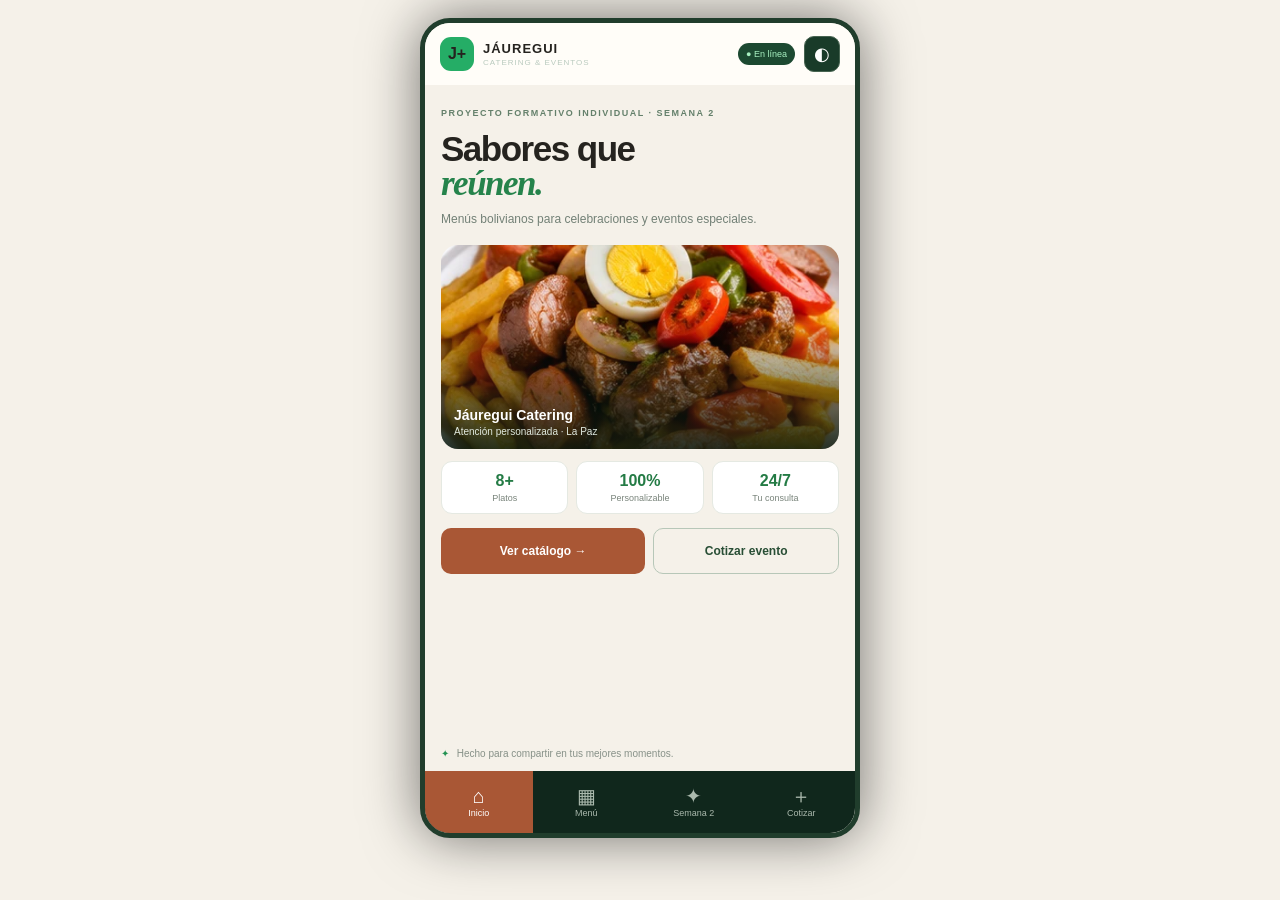
==== Proyecto_formativo_Independiente/fase-ui-pwa/mobile.html @ 29a71e35 "Add files via upload" ====
<!DOCTYPE html>
<html lang="es">
<head>
<meta charset="UTF-8">
<meta name="viewport" content="width=device-width, initial-scale=1, viewport-fit=cover">
<meta name="theme-color" content="#10271c">
<meta name="description" content="Proyecto Formativo Individual Semana 2 - Jáuregui Catering">
<link rel="manifest" href="manifest.json">
<title>Proyecto Formativo Individual — Semana 2 | Móvil</title>
<link rel="stylesheet" href="styles.css">
  <script>
(() => {
  "use strict";
  const isMobileDevice = (() => {
    const ua = navigator.userAgent || "";
    const uaMobile = navigator.userAgentData && typeof navigator.userAgentData.mobile === "boolean"
      ? navigator.userAgentData.mobile
      : /Android|iPhone|iPod|Mobile|IEMobile|Opera Mini/i.test(ua);
    return Boolean(uaMobile || window.matchMedia("(max-width: 767px)").matches);
  })();

  const currentFile = location.pathname.split("/").pop() || "index.html";
  const targetFile = isMobileDevice ? "index-mobile.html" : "index.html";
  const isMobilePage = currentFile === "index-mobile.html";

  if ((isMobileDevice && !isMobilePage) || (!isMobileDevice && isMobilePage)) {
    location.replace(new URL(targetFile + location.search + location.hash, location.href).href);
  }
})();
</script>
</head>
<body>
<div class="phone-app">
  <header class="m-header">
    <div class="m-brand"><span class="m-logo">J+</span><span><b>JÁUREGUI</b><small>CATERING & EVENTOS</small></span></div>
    <div class="m-header-actions"><span id="mNetwork" class="m-network">● En línea</span><button id="mTheme" aria-label="Cambiar tema">◐</button></div>
  </header>
  <main class="m-main">
    <section class="m-screen active" id="screen-home">
      <div class="m-greeting"><small>PROYECTO FORMATIVO INDIVIDUAL · SEMANA 2</small><h1>Sabores que<br><em>reúnen.</em></h1><p>Menús bolivianos para celebraciones y eventos especiales.</p></div>
      <div class="m-hero-food"><img src="[data-uri]" alt="Pique macho boliviano"><div><b>Jáuregui Catering</b><small>Atención personalizada · La Paz</small></div></div>
      <div class="m-stats"><div><b>8+</b><small>Platos</small></div><div><b>100%</b><small>Personalizable</small></div><div><b>24/7</b><small>Tu consulta</small></div></div>
      <div class="m-home-actions"><button data-go="screen-menu" class="m-primary">Ver catálogo <span>→</span></button><button data-go="screen-quote" class="m-outline">Cotizar evento</button></div>
      <div class="m-mini-note"><span>✦</span> Hecho para compartir en tus mejores momentos.</div>
    </section>

    <section class="m-screen" id="screen-menu">
      <div class="m-title"><small>MENÚ JÁUREGUI</small><h2>Nuestros platos</h2></div>
      <input id="mSearch" class="m-input" type="search" placeholder="Buscar plato…">
      <div class="m-filters"><button class="chosen" data-cat="todos">Todos</button><button data-cat="tradicional">Tradicional</button><button data-cat="criollo">Criollo</button></div>
      <div class="m-dishes" id="mDishes">
        <article class="m-dish" data-cat="tradicional" data-name="pique macho"><img src="[data-uri]" alt="Pique macho" loading="lazy"><div><b>Pique macho</b><small>Carne, salchicha, papa y locoto</small><strong>Desde Bs 48</strong></div><button data-add="Pique macho" aria-label="Añadir pique macho">+</button></article>
        <article class="m-dish" data-cat="tradicional" data-name="silpancho"><img src="[data-uri]" alt="Silpancho" loading="lazy"><div><b>Silpancho</b><small>Carne apanada, arroz, papa y huevo</small><strong>Desde Bs 42</strong></div><button data-add="Silpancho">+</button></article>
        <article class="m-dish" data-cat="criollo" data-name="sajta de pollo"><img src="[data-uri]" alt="Sajta de pollo" loading="lazy"><div><b>Sajta de pollo</b><small>Ají amarillo, tunta y papa</small><strong>Desde Bs 38</strong></div><button data-add="Sajta de pollo">+</button></article>
        <article class="m-dish" data-cat="criollo" data-name="fricasé paceño"><img src="[data-uri]" alt="Fricasé paceño" loading="lazy"><div><b>Fricasé paceño</b><small>Caldo de cerdo, mote y chuño</small><strong>Desde Bs 40</strong></div><button data-add="Fricasé paceño">+</button></article>
      </div>
      <div class="m-cartline"><span id="mCartCount">0 platos seleccionados</span><button data-go="screen-quote">Cotizar →</button></div>
    </section>

    <section class="m-screen" id="screen-week2">
      <div class="m-title"><small>LABORATORIO INTERACTIVO</small><h2>Semana 2</h2><p>Prueba cada requisito con un botón.</p></div>
      <div class="m-demo-grid">
        <article><b>01 · Hidratación</b><small id="mHydrationState">Interfaz estática</small><button id="mHydrate">Hidratar interfaz</button></article>
        <article><b>02 · Memory Leak</b><small id="mMemoryState">Recursos detenidos</small><button id="mMemory">Iniciar / limpiar</button></article>
        <article><b>03 · Seguridad XSS</b><input id="mXssInput" placeholder="Escribe texto de prueba"><button id="mXss">Probar salida segura</button><small id="mXssOutput">Salida segura aquí.</small></article>
        <article><b>04 · Fetch + Lazy</b><small id="mFetchState">15 canciones desde JSON</small><button id="mFetch">Cargar catálogo</button></article>
        <article><b>05 · PWA Offline</b><small id="mPwaState">Comprobando Service Worker</small><button id="mPwa">Comprobar PWA</button></article>
        <article><b>06 · Responsividad</b><small>44px táctiles · 100dvh · landscape</small><button id="mViewport">Ver tamaño</button></article>
      </div>
      <div class="m-queue"><b>07 · Lista dinámica</b><div class="m-queue-add"><input id="mSongInput" placeholder="Añadir canción"><button id="mSongAdd">+</button></div><div id="mSongList"><small>Aún no hay canciones seleccionadas.</small></div></div>
    </section>

    <section class="m-screen" id="screen-quote">
      <div class="m-title"><small>PLANIFICA TU EVENTO</small><h2>Solicita tu cotización</h2><p>Cuéntanos lo esencial y preparamos una propuesta.</p></div>
      <div class="m-quote-card"><label>Nombre<input id="mClient" placeholder="Tu nombre"></label><label>Invitados<input id="mGuests" type="number" min="1" value="30"></label><label>Tipo de evento<select id="mEvent"><option>Cumpleaños</option><option>Boda</option><option>Evento familiar</option><option>Evento empresarial</option><option>Otro</option></select></label><label>¿Qué necesitas?<textarea id="mDetails" rows="2" placeholder="Cuéntanos qué menú tienes en mente…"></textarea></label><button id="mSend" class="m-primary">Guardar solicitud</button><small id="mQuoteStatus">La solicitud se guarda en este dispositivo.</small></div>
    </section>
  </main>
  <nav class="m-bottom">
    <button class="active" data-tab="screen-home"><span>⌂</span><small>Inicio</small></button>
    <button data-tab="screen-menu"><span>▦</span><small>Menú</small></button>
    <button data-tab="screen-week2"><span>✦</span><small>Semana 2</small></button>
    <button data-tab="screen-quote"><span>＋</span><small>Cotizar</small></button>
  </nav>
  <div id="mToast" class="m-toast" role="status"></div>
</div>
<script>
(() => {
const $=id=>document.getElementById(id), toast=msg=>{const t=$("mToast");t.textContent=msg;t.classList.add("show");clearTimeout(toast.timer);toast.timer=setTimeout(()=>t.classList.remove("show"),1900)};
let cart=0, category="todos", memoryTimer=null, memoryListener=null, hydrated=false, songs=[];
function showScreen(id){document.querySelectorAll(".m-screen").forEach(s=>s.classList.toggle("active",s.id===id));document.querySelectorAll(".m-bottom button").forEach(b=>b.classList.toggle("active",b.dataset.tab===id));}
document.querySelectorAll("[data-go],[data-tab]").forEach(b=>b.addEventListener("click",()=>showScreen(b.dataset.go||b.dataset.tab)));
$("mTheme").addEventListener("click",()=>document.body.classList.toggle("dark"));
function network(){ $("mNetwork").textContent=navigator.onLine?"● En línea":"● Offline"; }
addEventListener("online",network);addEventListener("offline",network);network();
$("mDishes").addEventListener("click",e=>{const b=e.target.closest("[data-add]");if(!b)return;cart++;$("mCartCount").textContent=`${cart} ${cart===1?"plato seleccionado":"platos seleccionados"}`;toast(`${b.dataset.add} agregado`)});
$("mSearch").addEventListener("input",()=>filterDishes());
document.querySelectorAll("[data-cat]").forEach(b=>b.addEventListener("click",()=>{category=b.dataset.cat;document.querySelectorAll("[data-cat]").forEach(x=>x.classList.toggle("chosen",x===b));filterDishes()}));
function filterDishes(){const q=$("mSearch").value.toLocaleLowerCase("es");document.querySelectorAll(".m-dish").forEach(d=>d.hidden=!(category==="todos"||d.dataset.cat===category)||!d.dataset.name.includes(q))}
$("mHydrate").addEventListener("click",()=>{if(hydrated){toast("La interfaz ya está hidratada");return}hydrated=true;$("mHydrationState").textContent="✓ Eventos conectados al DOM";$("mHydrate").textContent="Hidratada ✓";toast("Hidratación completada")});
$("mMemory").addEventListener("click",()=>{if(memoryTimer){clearInterval(memoryTimer);document.removeEventListener("m-pulse",memoryListener);memoryTimer=null;memoryListener=null;$("mMemoryState").textContent="Recursos limpiados ✓";toast("Listener e intervalo liberados")}else{memoryListener=()=>{};document.addEventListener("m-pulse",memoryListener);memoryTimer=setInterval(()=>document.dispatchEvent(new Event("m-pulse")),1000);$("mMemoryState").textContent="1 listener · intervalo activo";toast("Demo iniciada")}});
$("mXss").addEventListener("click",()=>{$("mXssOutput").textContent=$("mXssInput").value||"No ingresaste texto";toast("Salida insertada como texto seguro")});
$("mFetch").addEventListener("click",async()=>{try{const r=await fetch("./data/canciones.json");if(!r.ok)throw Error(r.status);songs=await r.json();$("mFetchState").textContent=`✓ ${songs.length} canciones cargadas`;toast("Fetch completado")}catch(e){$("mFetchState").textContent="No se pudo cargar. Usa HTTPS o Live Server.";toast("Error al cargar JSON")}});
$("mPwa").addEventListener("click",async()=>{const reg=await navigator.serviceWorker?.getRegistration();$("mPwaState").textContent=reg?"✓ Service Worker activo": "SW requiere HTTPS o localhost";toast(reg?"PWA lista":"Revisa Live Server")});
$("mViewport").addEventListener("click",()=>toast(`${innerWidth} × ${innerHeight} px`));
$("mSongAdd").addEventListener("click",()=>{const val=$("mSongInput").value.trim();if(!val)return;const row=document.createElement("div");row.textContent=val;row.style.padding="4px 0";$("mSongList").append(row);$("mSongInput").value=""});
$("mSend").addEventListener("click",()=>{const name=$("mClient").value.trim();if(!name){toast("Escribe tu nombre");$("mClient").focus();return}const requests=JSON.parse(localStorage.getItem("jauregui-mobile-requests")||"[]");requests.push({name,guests:Number($("mGuests").value)||1,event:$("mEvent").value,details:$("mDetails").value,created:new Date().toISOString(),status:navigator.onLine?"guardado-local":"pendiente-offline"});localStorage.setItem("jauregui-mobile-requests",JSON.stringify(requests));$("mQuoteStatus").textContent="✓ Solicitud guardada en este dispositivo";toast("Solicitud guardada")});
if("serviceWorker"in navigator)addEventListener("load",()=>navigator.serviceWorker.register("./sw.js").catch(()=>{}));
})();
</script>
<script>
if ("serviceWorker" in navigator) addEventListener("load",()=>navigator.serviceWorker.register("./sw.js").catch(console.error));
</script>
<button id="backToTop" class="back-top" type="button" aria-label="Volver al principio" title="Volver al principio">↑</button>
<script>(()=>{const b=document.getElementById("backToTop");if(!b)return;const toggle=()=>b.classList.toggle("visible",window.scrollY>260);addEventListener("scroll",toggle,{passive:true});toggle();b.addEventListener("click",()=>scrollTo({top:0,behavior:"smooth"}));})();</script>
</body></html>
---- Proyecto_formativo_Independiente/fase-ui-pwa/styles.css ----
*{box-sizing:border-box} :root{--ink:#1d2b24;--muted:#78827b;--paper:#f7f7f2;--card:#fff;--line:#e8e9e1;--green:#253b30;--green2:#3f654d;--gold:#c49a55;--soft:#eef1e9;--shadow:0 18px 55px rgba(28,42,33,.09)}html{scroll-behavior:smooth}body{margin:0;background:var(--paper);color:var(--ink);font-family:"DM Sans",sans-serif;min-height:100dvh}body.dark-mode{--ink:#f1f3ed;--muted:#a8b2a8;--paper:#141c18;--card:#202b24;--line:#354239;--green:#dce9dc;--green2:#a8c4aa;--soft:#29372e;--shadow:0 18px 55px rgba(0,0,0,.22)}button,input,select,textarea{font:inherit}button,a{-webkit-tap-highlight-color:transparent}button{cursor:pointer}a{color:inherit;text-decoration:none}.site-shell{width:min(1440px,100% - 64px);margin:auto}.topbar{height:82px;display:flex;align-items:center;justify-content:space-between;border-bottom:1px solid var(--line);gap:24px}.brand{display:flex;align-items:center;gap:10px;min-width:225px}.brand-mark{width:39px;height:39px;border-radius:12px;background:var(--green);color:#fff;display:grid;place-items:center;font-family:"Playfair Display";font-size:23px;font-weight:700}.brand-mark span{color:#d8b56e}.brand-copy{display:grid;gap:2px;letter-spacing:2px}.brand-copy strong{font-size:13px}.brand-copy small{font-size:8px;color:var(--muted);letter-spacing:2.2px}.main-nav{display:flex;align-items:center;gap:32px}.nav-link{font-size:12px;color:var(--muted);padding:10px 0;position:relative}.nav-link.active,.nav-link:hover{color:var(--ink)}.nav-link.active:after{content:"";position:absolute;bottom:0;left:0;right:0;height:2px;background:var(--gold)}.top-actions{display:flex;align-items:center;gap:12px}.icon-btn{width:42px;height:42px;border:1px solid var(--line);background:var(--card);border-radius:50%;color:var(--ink);font-size:20px}.quote-top{background:var(--green);color:#fff;border:0;border-radius:5px;padding:13px 17px;font-size:11px;font-weight:700}.quote-top span{margin-left:12px;color:#e4c58d}.menu-toggle{display:none}.hero{display:grid;grid-template-columns:1fr 1fr;gap:7%;align-items:center;padding:38px 5.2% 34px;min-height:390px}.eyebrow{font-size:9px;font-weight:700;letter-spacing:2px;color:var(--green2);display:inline-flex;align-items:center;gap:8px}.eyebrow i{width:6px;height:6px;background:var(--gold);border-radius:50%}.hero h1{font-family:"Playfair Display",serif;font-size:clamp(40px,4.5vw,66px);line-height:1.04;letter-spacing:-1.7px;margin:15px 0 14px;font-weight:600}.hero h1 em{color:var(--green2);font-weight:600}.hero-copy>p{font-size:13px;line-height:1.8;color:var(--muted);max-width:445px;margin:0}.hero-actions{display:flex;align-items:center;gap:20px;margin-top:23px}.btn-primary{border:0;background:var(--green);color:#fff;padding:14px 19px;border-radius:4px;font-size:11px;font-weight:700;display:inline-flex;align-items:center;justify-content:center;gap:24px;min-height:46px}.btn-primary span{color:#e1c38e;font-size:16px}.btn-quiet{border:0;background:transparent;color:var(--ink);font-size:11px;font-weight:700;padding:12px 0}.hero-proof{display:flex;align-items:center;gap:11px;margin-top:27px}.proof-avatars{width:38px;height:38px;border-radius:50%;background:#e9e1d0;color:#4d604e;display:grid;place-items:center;font-family:"Playfair Display";font-weight:700;font-size:12px}.hero-proof strong,.hero-proof small{display:block}.hero-proof strong{font-size:10px}.hero-proof small{font-size:9px;color:var(--muted);margin-top:3px}.hero-visual{height:310px;position:relative}.hero-visual>img{width:100%;height:100%;object-fit:cover;border-radius:3px 70px 3px 3px;filter:saturate(.83)}.hero-note{position:absolute;bottom:18px;left:-24px;background:var(--card);box-shadow:var(--shadow);padding:13px 17px;display:flex;gap:11px;align-items:center;border-radius:4px}.note-icon{width:30px;height:30px;background:var(--soft);border-radius:50%;display:grid;place-items:center;color:var(--gold)}.hero-note strong,.hero-note small{display:block}.hero-note strong{font-size:10px}.hero-note small{font-size:9px;color:var(--muted);margin-top:3px}.hero-stamp{position:absolute;right:14px;top:14px;background:rgba(25,40,31,.78);color:#fff;font-size:8px;letter-spacing:2px;padding:8px 10px}.catalog-section{padding:15px 2.2% 24px}.section-heading{display:flex;align-items:end;justify-content:space-between;gap:20px}.section-heading h2,.service-intro h2{font-family:"Playfair Display";font-size:27px;margin:5px 0 0;letter-spacing:-.4px}.catalog-tools{display:flex;align-items:center;gap:10px}.search-box{height:39px;width:210px;border:1px solid var(--line);background:var(--card);display:flex;align-items:center;gap:8px;padding:0 11px;border-radius:4px;color:var(--muted)}.search-box span{font-size:22px}.search-box input{width:100%;border:0;outline:0;background:transparent;color:var(--ink);font-size:10px}.filter-fav{height:39px;border:1px solid var(--line);background:var(--card);color:var(--ink);padding:0 13px;border-radius:4px;font-size:10px}.filter-fav.active{background:var(--soft);border-color:var(--green2)}.catalog-bar{display:flex;justify-content:space-between;align-items:center;margin:16px 0 12px}.filter-list{display:flex;gap:7px;flex-wrap:wrap}.filter-chip{border:1px solid var(--line);background:transparent;color:var(--muted);padding:8px 13px;border-radius:30px;font-size:9px;min-height:34px}.filter-chip.selected{background:var(--green);border-color:var(--green);color:#fff}.result-count{font-size:9px;color:var(--muted)}.dish-grid{display:grid;grid-template-columns:repeat(4,minmax(0,1fr));gap:13px}.dish-card{background:var(--card);border:1px solid var(--line);border-radius:5px;overflow:hidden;min-width:0;transition:transform .2s,box-shadow .2s}.dish-card:hover{transform:translateY(-3px);box-shadow:var(--shadow)}.dish-image{height:112px;position:relative;background:var(--soft);overflow:hidden}.dish-image img{width:100%;height:100%;object-fit:cover;transition:transform .35s}.dish-card:hover .dish-image img{transform:scale(1.04)}.dish-tag{position:absolute;top:9px;left:9px;background:#fff;color:#3d5543;padding:5px 8px;border-radius:2px;font-size:8px;font-weight:700}.heart-btn{position:absolute;top:7px;right:8px;width:30px;height:30px;border:0;border-radius:50%;background:rgba(255,255,255,.94);color:#354b3b;font-size:18px;line-height:1}.heart-btn.is-favorite{background:#9e4e45;color:white}.dish-info{padding:10px 11px 11px}.dish-info h3{font-family:"Playfair Display";font-size:14px;margin:0 0 3px}.dish-info p{font-size:9px;color:var(--muted);margin:0;white-space:nowrap;overflow:hidden;text-overflow:ellipsis}.dish-bottom{display:flex;align-items:center;justify-content:space-between;gap:6px;margin-top:11px}.dish-bottom strong{font-size:10px}.add-dish{border:0;background:var(--soft);color:var(--green2);font-size:9px;font-weight:700;padding:8px 9px;border-radius:3px;min-height:34px}.custom-card{background:var(--soft);border-style:dashed}.custom-art{height:112px;display:grid;place-items:center;font-size:42px;color:var(--gold);background:linear-gradient(135deg,var(--soft),var(--card))}.catalog-footnote{font-size:9px;color:var(--muted);margin:10px 0 0}.lower-strip{margin:2px 2.2% 20px;background:var(--soft);padding:18px 22px;display:flex;align-items:center;justify-content:space-between;gap:18px;border-radius:4px}.service-intro h2{font-size:20px}.service-intro p{font-size:9px;color:var(--muted);margin:4px 0 0}.service-points{display:flex;flex-wrap:wrap;gap:8px 15px;max-width:420px}.service-points span{font-size:9px;color:var(--muted)}.compact{white-space:nowrap;min-height:40px;padding:10px 14px}footer{border-top:1px solid var(--line);min-height:48px;display:flex;align-items:center;justify-content:space-between;color:var(--muted);font-size:9px;padding:0 2.2% 55px}footer button{border:0;background:none;color:var(--green2);font-size:9px;font-weight:700}.floating-cart{position:fixed;z-index:20;bottom:15px;left:50%;transform:translateX(-50%);background:var(--green);color:#fff;border-radius:6px;padding:9px 12px;display:flex;align-items:center;gap:10px;box-shadow:0 8px 30px #17251d44;min-width:260px;justify-content:space-between;opacity:0;pointer-events:none;transition:.2s}.floating-cart.visible{opacity:1;pointer-events:auto}.cart-symbol{font-size:19px;color:#e0c28d}.floating-cart strong,.floating-cart small{display:block}.floating-cart strong{font-size:10px}.floating-cart small{font-size:8px;color:#c1cec2}.floating-cart button{border:0;background:#e0c28d;color:#26392e;border-radius:3px;padding:9px 11px;font-size:9px;font-weight:700;min-height:36px}.modal-backdrop{position:fixed;inset:0;background:rgba(12,21,16,.62);z-index:50;display:none;align-items:center;justify-content:center;padding:18px;backdrop-filter:blur(4px)}.modal-backdrop.open{display:flex;animation:fadeIn .18s}.modal-card{width:min(560px,100%);max-height:min(92dvh,760px);overflow:auto;background:var(--card);color:var(--ink);padding:30px;border-radius:7px;position:relative;box-shadow:var(--shadow)}.modal-close{position:absolute;right:17px;top:12px;border:0;background:var(--soft);color:var(--ink);border-radius:50%;width:36px;height:36px;font-size:23px}.modal-card h2{font-family:"Playfair Display";font-size:29px;margin:8px 0}.modal-lead{font-size:11px;color:var(--muted);margin:0 0 18px}.form-grid{display:grid;grid-template-columns:1fr 1fr;gap:12px}.modal-card label{display:grid;gap:6px;font-size:10px;font-weight:700;margin-bottom:12px}.modal-card input,.modal-card select,.modal-card textarea{width:100%;border:1px solid var(--line);background:var(--paper);color:var(--ink);padding:11px;border-radius:3px;outline:none;font-size:11px;min-height:42px}.modal-card textarea{resize:vertical}.modal-card input:focus,.modal-card select:focus,.modal-card textarea:focus{border-color:var(--green2);box-shadow:0 0 0 2px #6e99751c}.form-note,.calculator small{font-size:9px;line-height:1.5;color:var(--muted)}.full{width:100%;margin-top:8px}.feedback{font-size:10px;margin-top:10px;min-height:16px}.feedback.success{color:#438653}.feedback.error{color:#bd5149}.cart-items{max-height:210px;overflow:auto;margin:18px 0}.cart-row{display:flex;justify-content:space-between;align-items:center;border-bottom:1px solid var(--line);padding:10px 0;gap:12px;font-size:11px}.cart-row strong{font-size:11px}.cart-row button{border:0;background:transparent;color:#b45a4e;font-size:17px}.empty-cart{font-size:11px;color:var(--muted)}.calculator{background:var(--soft);padding:15px;border-radius:4px}.calculator label{display:inline-block;margin:0 10px 0 0}.calculator input{width:75px;min-height:34px;padding:7px}.calc-total{display:flex;justify-content:space-between;align-items:center;margin:15px 0 5px;font-size:11px}.calc-total strong{font-family:"Playfair Display";font-size:23px}.confirm-modal{text-align:center;width:min(400px,100%)}.confirm-symbol{width:48px;height:48px;border-radius:50%;display:grid;place-items:center;background:var(--soft);color:var(--green2);font-size:24px;margin:auto}.confirm-modal>p{font-size:11px;color:var(--muted)}.countdown{display:block;font-family:"Playfair Display";font-size:48px;color:var(--green2);line-height:1}.countdown-label{font-size:8px;letter-spacing:2px;color:var(--muted)}.confirm-summary{background:var(--soft);padding:10px;border-radius:4px}.confirm-actions{display:flex;justify-content:center;gap:20px;margin-top:18px}.audit-panel{position:fixed;right:14px;bottom:14px;z-index:30;width:280px;background:#101b16;color:#e5eee7;border:1px solid #3a5042;border-radius:6px;box-shadow:0 12px 35px #0003;font-family:monospace}.audit-head{height:37px;padding:0 10px;display:flex;align-items:center;justify-content:space-between;border-bottom:1px solid #2c4034;font-size:8px;letter-spacing:.7px}.audit-head span{display:flex;align-items:center;gap:7px}.audit-head i{width:6px;height:6px;background:#73c78a;border-radius:50%;box-shadow:0 0 8px #73c78a}.audit-head button{border:0;background:none;color:#fff;font-size:17px}.audit-body{padding:9px}.audit-status{font-size:8px;color:#8db89a;margin-bottom:7px}.audit-body #auditLog{max-height:105px;overflow:auto}.audit-entry{font-size:8px;line-height:1.5;color:#a9d7bd;margin:4px 0;overflow-wrap:anywhere}.clear-audit{background:none;border:0;color:#d9b77b;font-size:8px;padding:5px 0}.audit-panel.collapsed .audit-body{display:none}.toast{position:fixed;left:50%;bottom:80px;transform:translate(-50%,15px);opacity:0;pointer-events:none;background:var(--green);color:#fff;padding:11px 16px;border-radius:4px;font-size:10px;z-index:80;transition:.2s}.toast.show{opacity:1;transform:translate(-50%,0)}.hidden-card{display:none!important}@keyframes fadeIn{from{opacity:0}to{opacity:1}}@media(max-width:900px){.site-shell{width:min(100% - 36px,760px)}.hero{padding-inline:2%;gap:5%;min-height:350px}.hero-visual{height:270px}.dish-grid{grid-template-columns:repeat(4,minmax(0,1fr));gap:8px}.dish-image{height:90px}.dish-info{padding:8px}.dish-info h3{font-size:12px}.dish-info p{font-size:8px}.dish-bottom strong{font-size:9px}.add-dish{font-size:8px;padding:7px}.lower-strip{margin-inline:0}.service-points{max-width:300px}}@media(max-width:650px){.site-shell{width:100%;padding:0 16px}.topbar{height:66px;gap:10px}.brand{min-width:0}.brand-mark{width:35px;height:35px}.brand-copy strong{font-size:11px}.brand-copy small{font-size:7px}.menu-toggle{display:block;margin-left:auto;width:42px;height:42px;border:1px solid var(--line);background:var(--card);color:var(--ink);border-radius:4px;font-size:19px}.main-nav{display:none;position:absolute;z-index:40;top:61px;left:16px;right:16px;background:var(--card);border:1px solid var(--line);padding:10px;box-shadow:var(--shadow);flex-direction:column;align-items:stretch;gap:0}.main-nav.show{display:flex}.nav-link{padding:13px}.nav-link.active:after{display:none}.top-actions{gap:6px}.icon-btn{width:38px;height:38px}.quote-top{display:none}.hero{grid-template-columns:1fr;gap:18px;padding:25px 0 20px;min-height:0}.hero h1{font-size:43px;margin:10px 0}.hero-copy>p{font-size:11px;line-height:1.6;max-width:100%}.hero-actions{margin-top:15px;gap:14px}.btn-primary{min-height:44px;padding:11px 13px;font-size:10px;gap:12px}.btn-quiet{font-size:10px}.hero-proof{margin-top:14px}.hero-visual{height:180px;margin:0 0 0 13px}.hero-visual>img{border-radius:3px 45px 3px 3px}.hero-note{left:-13px;bottom:10px;padding:9px 11px}.hero-stamp{font-size:7px}.catalog-section{padding:12px 0 18px}.section-heading{display:block}.section-heading h2{font-size:24px}.catalog-tools{margin-top:12px}.search-box{flex:1;width:auto;height:40px}.filter-fav{height:40px}.catalog-bar{margin:12px 0 10px}.filter-list{gap:5px}.filter-chip{padding:7px 10px;font-size:8px;min-height:34px}.result-count{display:none}.dish-grid{grid-template-columns:repeat(2,minmax(0,1fr));gap:9px}.dish-image{height:105px}.dish-info{padding:9px}.dish-info h3{font-size:13px}.dish-info p{font-size:8px}.dish-bottom{margin-top:9px}.dish-bottom strong{font-size:9px}.add-dish{min-height:36px;padding:7px 8px}.catalog-footnote{font-size:8px;line-height:1.4}.lower-strip{margin:0 0 18px;padding:13px;display:grid;grid-template-columns:1fr auto;gap:9px}.service-intro h2{font-size:17px}.service-intro p{font-size:8px}.service-points{grid-column:1/-1;max-width:none;gap:7px 12px}.service-points span{font-size:8px}.compact{grid-column:2;grid-row:1;min-height:38px;font-size:9px;padding:8px}.site-shell footer{padding:12px 0 75px;min-height:50px;gap:8px;flex-wrap:wrap;font-size:8px}.site-shell footer span:nth-child(2){display:none}.floating-cart{bottom:9px;min-width:250px}.audit-panel{right:8px;bottom:68px;width:min(250px,calc(100vw - 16px));opacity:.96}.audit-body #auditLog{max-height:70px}.modal-card{padding:23px 18px;max-height:88dvh}.modal-card h2{font-size:25px}.form-grid{gap:8px}.modal-card label{font-size:9px}.modal-card input,.modal-card select,.modal-card textarea{font-size:10px;padding:9px;min-height:40px}.form-note{font-size:8px}}@media(max-width:370px){.site-shell{padding-inline:12px}.hero h1{font-size:38px}.hero-actions{gap:8px}.btn-quiet{font-size:9px}.dish-image{height:88px}.dish-info h3{font-size:12px}.dish-bottom{align-items:flex-start;flex-direction:column}.add-dish{width:100%}.filter-chip{padding-inline:8px}.audit-panel{width:220px}}@media(orientation:landscape) and (max-height:520px){.site-shell{width:calc(100% - 28px)}.topbar{height:54px}.hero{min-height:0;padding:12px 3%;grid-template-columns:1fr 1fr;gap:4%}.hero h1{font-size:34px;margin:7px 0}.hero-copy>p{font-size:10px;line-height:1.4}.hero-proof{margin-top:10px}.hero-visual{height:175px}.hero-actions{margin-top:10px}.catalog-section{padding-top:5px}.section-heading h2{font-size:21px}.dish-grid{grid-template-columns:repeat(4,minmax(0,1fr))}.dish-image{height:68px}.dish-info{padding:6px}.dish-info h3{font-size:11px}.dish-bottom{margin-top:5px}.lower-strip{padding:9px 14px;margin-bottom:8px}.service-intro h2{font-size:16px}footer{min-height:32px;padding-bottom:45px}.audit-panel{width:225px;right:7px;bottom:7px}.audit-body #auditLog{max-height:45px}}@media(prefers-reduced-motion:reduce){*,*::before,*::after{scroll-behavior:auto!important;transition:none!important;animation:none!important}}
/* Vista móvil dedicada: misma funcionalidad, composición compacta para teléfono. */
.mobile-app .site-shell{width:100%;max-width:520px;padding:0 14px}.mobile-app .topbar{height:60px}.mobile-app .hero{grid-template-columns:1fr;gap:13px;padding:18px 0}.mobile-app .hero h1{font-size:39px}.mobile-app .hero-visual{height:155px;margin-left:10px}.mobile-app .catalog-section{padding:8px 0 14px}.mobile-app .dish-grid{grid-template-columns:repeat(2,minmax(0,1fr))}.mobile-app .dish-image{height:94px}.mobile-app .lower-strip{display:grid;grid-template-columns:1fr auto;margin:0 0 15px;padding:12px}.mobile-app .service-points{grid-column:1/-1}.mobile-app footer{padding-bottom:78px}

.service-points span{cursor:pointer;padding:5px 7px;border-radius:3px;transition:background .2s,color .2s}.service-points span.service-selected{background:var(--green);color:#fff}.lower-strip.theme-wedding{background:linear-gradient(110deg,#f0e7d8,var(--soft))}.lower-strip.theme-business{background:linear-gradient(110deg,#dce7e5,var(--soft))}.lower-strip.theme-birthday{background:linear-gradient(110deg,#efe1d8,var(--soft))}body.dark-mode .lower-strip.theme-wedding,body.dark-mode .lower-strip.theme-business,body.dark-mode .lower-strip.theme-birthday{background:var(--soft)}button:focus-visible,a:focus-visible,input:focus-visible,select:focus-visible,textarea:focus-visible{outline:3px solid #c49a55;outline-offset:2px}

/* Bitácora Día 1: menú destacado con delegación de eventos */
.live-practice{display:grid;grid-template-columns:auto 1fr minmax(160px,220px);align-items:center;gap:12px;padding:10px 12px;margin:0 0 12px;background:var(--soft);border:1px solid var(--line);border-radius:4px}
.live-title{display:grid;gap:3px;white-space:nowrap}.live-title strong{font-size:9px;letter-spacing:1px}.live-title small{font-size:8px;color:var(--muted)}.live-dot{width:7px;height:7px;background:#d65b4d;border-radius:50%;box-shadow:0 0 0 4px #d65b4d22}
.live-offers{display:flex;align-items:center;gap:6px;flex-wrap:wrap}.live-offer,.live-like{border:1px solid var(--line);background:var(--card);color:var(--ink);border-radius:3px;padding:8px 9px;min-height:36px;font-size:8px;font-weight:700}.live-like{background:#f5e6e8;color:#a94356;border-color:#efd3d8}.live-chat-label{display:none}.live-chat{width:100%;height:36px;border:1px solid var(--line);border-radius:3px;background:var(--card);color:var(--ink);padding:7px 9px;font-size:9px;min-width:0;outline:none}
.hours-label{display:flex!important;align-items:center;justify-content:space-between;gap:12px}.hours-label input{width:76px}
@media(max-width:900px){.live-practice{grid-template-columns:1fr 1.6fr}.live-chat{grid-column:1/-1}.live-title{grid-column:1/-1;display:flex;align-items:center;gap:7px}.live-title small{margin-left:auto}}
@media(max-width:650px){.live-practice{grid-template-columns:1fr;gap:7px;padding:9px}.live-title{grid-column:auto}.live-offers{gap:5px}.live-offer,.live-like{flex:1 1 auto;padding:7px 6px;font-size:8px}.live-chat{grid-column:auto}.live-chat-label{display:block;font-size:8px;color:var(--muted)}}

.pwa-network-status{font-size:10px;color:var(--muted);white-space:nowrap}.pwa-network-status.offline{color:#b65a2d;background:#fff0e7;padding:7px 9px;border-radius:20px}@media(max-width:700px){.pwa-network-status{font-size:9px;max-width:112px;overflow:hidden;text-overflow:ellipsis}}


/* SEMANA 2 — laboratorio visible y demostraciones guiadas */
.week2-lab{padding:72px clamp(18px,5vw,76px);background:#f2f3ed;color:#1d2b23;border-top:1px solid #dfe4dc}
.week2-heading{max-width:760px;margin:0 auto 28px;text-align:center}
.week2-heading h2{font:700 clamp(30px,4vw,46px)/1.1 'Playfair Display',serif;margin:10px 0}
.week2-heading p{color:#66736a}
.lab-jump-grid{display:grid;grid-template-columns:repeat(6,minmax(0,1fr));gap:8px;margin:0 auto 22px;max-width:1100px}
.lab-jump-grid a{padding:12px 8px;border:1px solid #d7ded5;border-radius:10px;text-decoration:none;color:#344b3d;background:#fff;text-align:center;font-size:12px;font-weight:700;min-height:44px;display:grid;place-items:center}
.lab-demo-grid{display:grid;grid-template-columns:repeat(3,minmax(0,1fr));gap:14px;max-width:1100px;margin:auto}
.lab-demo-card{min-width:0;background:#fff;border:1px solid #e0e5dd;border-radius:15px;padding:20px;box-shadow:0 5px 18px rgba(24,37,31,.045);scroll-margin-top:18px}
.lab-demo-card h3{font-size:19px;margin:5px 0 8px;color:#21382b}
.lab-demo-card p{font-size:13px;line-height:1.55;color:#68756c;margin:0 0 14px}
.lab-number{display:inline-grid;place-items:center;width:29px;height:29px;border-radius:9px;background:#eaf1e8;color:#31543c;font-weight:800;font-size:12px}
.lab-action,.lab-secondary{min-height:44px;padding:10px 14px;border-radius:9px;border:0;cursor:pointer;font-weight:700;font-size:13px}
.lab-action{background:#284b36;color:white}.lab-secondary{background:#edf0eb;color:#33463a;border:1px solid #d8dfd6}
.lab-inline-actions{display:flex;gap:8px;flex-wrap:wrap}
.lab-result{display:block;margin-top:12px;padding:9px 10px;border-radius:8px;background:#f3f6f1;color:#526457;font-size:12px;line-height:1.5;overflow-wrap:anywhere}
.hydration-stage{display:grid;gap:10px;padding:14px;background:#f5f7f3;border:1px dashed #bdcabc;border-radius:10px}
.hydration-stage nav{display:flex;gap:10px;flex-wrap:wrap}.hydration-stage nav a{color:#31543c;font-weight:700}
.lab-label{display:block;font-size:12px;font-weight:700;margin:6px 0}
.lab-input{width:100%;min-width:0;min-height:44px;border:1px solid #d4ddd3;border-radius:8px;padding:10px 12px;background:#fff;color:#24352a}
.lab-input:focus{outline:2px solid rgba(49,84,60,.22);border-color:#31543c}
.safe-output{margin-top:10px;min-height:42px;padding:10px;border:1px solid #e0e5dd;border-radius:8px;background:#f8faf7;overflow-wrap:anywhere;font-size:13px}
.pwa-demo-status{padding:12px;border-radius:9px;background:#edf5ed;color:#31543c;font-size:13px;font-weight:700}
.responsive-checks{padding-left:18px;margin:0;color:#53645a;font-size:13px;line-height:1.8}
.playlist-demo{max-width:1100px;margin:16px auto 0}
.playlist-controls{display:grid;grid-template-columns:1fr 1fr auto;gap:8px;margin:12px 0}
.playlist-columns{display:grid;grid-template-columns:1fr 1fr;gap:14px}
.song-list{margin-top:8px;border:1px solid #e1e6df;border-radius:9px;min-height:70px;max-height:260px;overflow:auto;padding:8px}
.song-row{display:flex;align-items:center;gap:8px;padding:7px 4px;border-bottom:1px solid #edf0eb;min-width:0}
.song-row:last-child{border-bottom:0}.song-row .song-title{flex:1;min-width:0;white-space:nowrap;overflow:hidden;text-overflow:ellipsis;font-size:12px}
.song-row button{min-width:44px;min-height:44px;border:0;border-radius:7px;background:#edf2ec;color:#294a35;cursor:pointer}
@media(max-width:900px){.lab-jump-grid{grid-template-columns:repeat(3,minmax(0,1fr))}.lab-demo-grid{grid-template-columns:repeat(2,minmax(0,1fr))}}
@media(max-width:600px){.week2-lab{padding:42px 14px}.lab-demo-grid{grid-template-columns:1fr}.lab-jump-grid{grid-template-columns:repeat(2,minmax(0,1fr))}.playlist-controls{grid-template-columns:1fr}.playlist-columns{grid-template-columns:1fr}.lab-demo-card{padding:16px}}
@media(orientation:landscape) and (max-height:500px){.week2-lab{padding-top:24px;padding-bottom:24px}.week2-heading{margin-bottom:16px}.lab-demo-card{padding:12px}}


/* Estilos exclusivos de la vista móvil */
*{box-sizing:border-box}html,body{margin:0;width:100%;height:100%;overflow:hidden;font-family:Inter,"DM Sans",Arial,sans-serif;background:#0d2117;color:#1b2b20}body{min-height:100dvh}.phone-app{width:100%;height:100dvh;max-width:440px;margin:0 auto;background:#f7f8f4;display:flex;flex-direction:column;overflow:hidden;position:relative;box-shadow:0 0 55px #0008;border-top:4px solid #27b66b}.m-header{height:62px;flex:none;background:#10271c;color:#fff;display:flex;align-items:center;justify-content:space-between;padding:0 15px}.m-brand{display:flex;align-items:center;gap:9px}.m-logo{width:34px;height:34px;border-radius:11px;background:#25ad66;display:grid;place-items:center;font-weight:900}.m-brand b{display:block;font-size:13px;letter-spacing:1px}.m-brand small{display:block;font-size:8px;color:#b9cabe;letter-spacing:1px;margin-top:2px}.m-header-actions{display:flex;align-items:center;gap:9px}.m-network{font-size:9px;color:#a8f0c1;background:#1c4931;padding:6px 8px;border-radius:20px}.m-header-actions button{width:36px;height:36px;border:1px solid #476451;border-radius:10px;background:#193b29;color:white;font-size:18px}.m-main{flex:1;min-height:0;position:relative;overflow:hidden}.m-screen{display:none;height:100%;padding:17px 16px 12px;overflow:hidden}.m-screen.active{display:flex;flex-direction:column}.m-greeting small,.m-title small{font-size:9px;letter-spacing:1.5px;color:#64806b;font-weight:800}.m-greeting h1{font-size:35px;line-height:.98;margin:12px 0 9px;letter-spacing:-1.5px}.m-greeting h1 em{color:#25834b;font-family:Georgia,serif}.m-greeting p,.m-title p{font-size:12px;line-height:1.45;color:#728076;margin:0}.m-hero-food{height:31%;min-height:130px;max-height:210px;margin:17px 0 12px;border-radius:17px;overflow:hidden;position:relative;background:#203b29}.m-hero-food img{width:100%;height:100%;object-fit:cover}.m-hero-food:after{content:"";position:absolute;inset:35% 0 0;background:linear-gradient(transparent,#07180edb)}.m-hero-food div{position:absolute;z-index:1;bottom:12px;left:13px;color:white}.m-hero-food b,.m-hero-food small{display:block}.m-hero-food b{font-size:14px}.m-hero-food small{font-size:10px;color:#e0e9df;margin-top:3px}.m-stats{display:grid;grid-template-columns:repeat(3,1fr);gap:8px}.m-stats div{background:#fff;border:1px solid #e5e9e2;border-radius:11px;padding:10px;text-align:center}.m-stats b,.m-stats small{display:block}.m-stats b{font-size:16px;color:#247b45}.m-stats small{font-size:9px;color:#79847b;margin-top:3px}.m-home-actions{display:grid;grid-template-columns:1.1fr 1fr;gap:8px;margin-top:14px}.m-primary,.m-outline{min-height:46px;border-radius:10px;font-weight:800;font-size:12px}.m-primary{background:#208b4d;color:white;border:0}.m-outline{background:transparent;border:1px solid #b7c7b8;color:#284e35}.m-mini-note{margin-top:auto;padding-top:12px;font-size:10px;color:#879188}.m-mini-note span{color:#239252;margin-right:5px}.m-title{margin-bottom:13px}.m-title h2{font-size:25px;margin:6px 0 4px;letter-spacing:-.7px}.m-input{height:43px;flex:none;border:1px solid #dfe5dc;border-radius:10px;padding:0 12px;background:#fff;font-size:12px;outline:none}.m-filters{display:flex;gap:7px;margin:9px 0}.m-filters button{height:34px;padding:0 13px;border-radius:20px;border:1px solid #dbe3d9;background:#fff;color:#5c6a60;font-size:10px}.m-filters button.chosen{background:#1d7540;color:#fff;border-color:#1d7540}.m-dishes{display:grid;grid-template-columns:1fr 1fr;gap:9px;min-height:0;overflow:hidden;flex:1}.m-dish{position:relative;min-width:0;background:white;border:1px solid #e7ebe4;border-radius:12px;overflow:hidden;display:flex;flex-direction:column}.m-dish img{width:100%;height:85px;object-fit:cover}.m-dish div{padding:8px;display:flex;flex-direction:column;gap:3px;min-width:0}.m-dish b{font-size:11px;white-space:nowrap;overflow:hidden;text-overflow:ellipsis}.m-dish small{font-size:9px;color:#758078;white-space:nowrap;overflow:hidden;text-overflow:ellipsis}.m-dish strong{font-size:10px;color:#287c47;margin-top:3px}.m-dish>button{position:absolute;right:7px;top:7px;width:30px;height:30px;border:0;border-radius:9px;background:#fff;color:#287c47;font-size:20px;box-shadow:0 2px 7px #0002}.m-cartline{height:42px;flex:none;margin-top:8px;display:flex;align-items:center;justify-content:space-between;font-size:10px;color:#667269}.m-cartline button{border:0;background:#1e8047;color:white;border-radius:9px;padding:9px 13px;font-weight:700}.m-demo-grid{display:grid;grid-template-columns:1fr 1fr;gap:8px;min-height:0}.m-demo-grid article{background:white;border:1px solid #e5eae3;border-radius:11px;padding:10px;min-width:0;display:flex;flex-direction:column;gap:6px}.m-demo-grid article b,.m-queue>b{font-size:10px;color:#24432f}.m-demo-grid article small{font-size:9px;color:#718075;line-height:1.3;overflow-wrap:anywhere}.m-demo-grid button,.m-queue-add button{height:34px;min-height:34px;border:0;border-radius:8px;background:#e9f2e9;color:#28623b;font-size:10px;font-weight:800}.m-demo-grid input,.m-queue-add input{width:100%;min-width:0;height:34px;border:1px solid #dce4da;border-radius:7px;padding:0 8px;font-size:10px}.m-queue{margin-top:8px;padding:10px;background:#fff;border:1px solid #e5eae3;border-radius:11px}.m-queue-add{display:flex;gap:6px;margin-top:7px}.m-queue-add button{width:40px;flex:none;background:#21844a;color:white}.m-queue #mSongList{font-size:9px;color:#718075;margin-top:5px;max-height:40px;overflow:hidden}.m-quote-card{display:grid;gap:10px;background:white;border:1px solid #e4e9e2;border-radius:14px;padding:14px}.m-quote-card label{font-size:10px;font-weight:800;color:#4a5b4e;display:grid;gap:5px}.m-quote-card input,.m-quote-card select,.m-quote-card textarea{width:100%;min-height:40px;border:1px solid #dce4da;border-radius:8px;padding:8px;font:inherit;font-size:11px;background:white}.m-quote-card textarea{resize:none}.m-quote-card>small{font-size:9px;color:#7b877d}.m-bottom{height:62px;flex:none;background:#10271c;display:grid;grid-template-columns:repeat(4,1fr);padding-bottom:env(safe-area-inset-bottom)}.m-bottom button{border:0;background:transparent;color:#aab9ad;display:flex;flex-direction:column;align-items:center;justify-content:center;gap:2px}.m-bottom button.active{color:#47d887;background:#173b28}.m-bottom span{font-size:20px;line-height:1}.m-bottom small{font-size:9px}.m-toast{position:absolute;left:14px;right:14px;bottom:72px;background:#183c28;color:#fff;padding:10px 13px;border-radius:9px;font-size:11px;opacity:0;transform:translateY(8px);pointer-events:none;transition:.2s}.m-toast.show{opacity:1;transform:translateY(0)}body.dark .phone-app{background:#17231b;color:#eef4ed}body.dark .m-screen{background:#17231b}body.dark .m-demo-grid article,body.dark .m-quote-card,body.dark .m-stats div,body.dark .m-dish,body.dark .m-queue,body.dark .m-input{background:#223229;color:#eef4ed;border-color:#35483b}body.dark .m-demo-grid article b,body.dark .m-queue>b{color:#e4eee4}body.dark .m-dish small,body.dark .m-title p,body.dark .m-greeting p{color:#aebcaf}body.dark .m-quote-card input,body.dark .m-quote-card select,body.dark .m-quote-card textarea{background:#17231b;color:white;border-color:#45594a}@media(min-width:600px){body{display:grid;place-items:center;padding:18px}.phone-app{height:min(820px,calc(100dvh - 36px));border:5px solid #203d2c;border-radius:30px}.m-header{border-radius:23px 23px 0 0}.m-bottom{border-radius:0 0 23px 23px}}@media(max-height:700px){.m-screen{padding-top:10px}.m-greeting h1{font-size:29px;margin:7px 0}.m-hero-food{margin:10px 0;height:27%;min-height:95px}.m-title{margin-bottom:8px}.m-title h2{font-size:21px}.m-demo-grid article{padding:7px;gap:4px}.m-demo-grid button{height:30px;min-height:30px}.m-bottom{height:54px}}
/* === Ajuste visual de contraste y jerarquía === */
:root{
 --ink:#25231f;--muted:#6d6a61;--paper:#f5f1e9;--card:#fffdf8;--line:#ded6c9;
 --green:#263d32;--green2:#456b53;--gold:#bd754b;--soft:#eee5d8;
 --shadow:0 16px 42px rgba(48,39,28,.10);
}
body.dark-mode{
 --ink:#f5f0e7;--muted:#c1b8aa;--paper:#171b18;--card:#222923;--line:#3b443d;
 --green:#e6eee5;--green2:#a8c5ad;--gold:#e1a078;--soft:#2c352e;
 --shadow:0 16px 42px rgba(0,0,0,.30);
}
body{background:var(--paper);color:var(--ink)}
.site-shell,.phone-app{background:var(--paper)}
.topbar,.m-header{background:var(--card);color:var(--ink);border-color:var(--line)}
.brand-mark{background:#263d32;color:#fff}
.quote-top,.primary-btn,.btn-primary,.m-primary,.m-bottom .active{background:#a95735!important;color:#fff!important}
.quote-top:hover,.primary-btn:hover,.btn-primary:hover,.m-primary:hover{background:#874329!important}
.nav-link.active:after,.section-kicker,.eyebrow{background:#bd754b}
button:focus-visible,a:focus-visible,input:focus-visible,select:focus-visible,textarea:focus-visible{outline:3px solid #bd754b;outline-offset:3px}
.back-top{position:fixed;right:22px;bottom:22px;z-index:1000;width:48px;height:48px;border:0;border-radius:50%;background:#263d32;color:#fff;font-size:22px;font-weight:700;box-shadow:0 8px 24px #0003;display:none;align-items:center;justify-content:center;cursor:pointer}
.back-top.visible{display:flex}
.back-top:hover{background:#a95735}
@media(max-width:600px){.back-top{right:14px;bottom:78px;width:46px;height:46px}}


/* ===== Navegación principal: corrección de scroll y menú ===== */
html { scroll-behavior: smooth; scroll-padding-top: 96px; }
body:not(.mobile-app) {
  width: 100%;
  height: auto !important;
  min-height: 100dvh;
  overflow-x: hidden !important;
  overflow-y: auto !important;
  background: var(--paper);
}
body:not(.mobile-app) .site-shell { overflow: visible; }
body:not(.mobile-app) .topbar {
  position: sticky;
  top: 0;
  z-index: 800;
  height: 76px;
  padding: 0 clamp(12px, 2vw, 28px);
  background: color-mix(in srgb, var(--card) 96%, transparent);
  backdrop-filter: blur(14px);
  -webkit-backdrop-filter: blur(14px);
  box-shadow: 0 5px 22px rgba(35, 42, 34, .07);
}
body:not(.mobile-app) .main-nav {
  display: flex;
  align-items: center;
  justify-content: center;
  gap: clamp(12px, 2.1vw, 30px);
  position: static;
  flex: 1;
  min-width: 0;
  background: transparent;
  border: 0;
  padding: 0 12px;
  box-shadow: none;
  flex-direction: row;
}
body:not(.mobile-app) .nav-link {
  display: inline-flex;
  align-items: center;
  min-height: 44px;
  padding: 10px 2px;
  font-size: 12px;
  font-weight: 700;
  white-space: nowrap;
  color: var(--muted);
  transition: color .2s ease;
}
body:not(.mobile-app) .nav-link.active { color: var(--green2); }
body:not(.mobile-app) .nav-link.active:after {
  height: 3px;
  border-radius: 3px;
  background: var(--gold);
}
body:not(.mobile-app) .menu-toggle { display: none; }
body:not(.mobile-app) .top-actions { flex-shrink: 0; }
body:not(.mobile-app) main > section,
body:not(.mobile-app) main > .hero { scroll-margin-top: 92px; }
body:not(.mobile-app) .back-top {
  position: fixed;
  right: 24px;
  bottom: 24px;
  z-index: 1200;
}
@media (max-width: 980px) {
  body:not(.mobile-app) .topbar { gap: 12px; height: 68px; }
  body:not(.mobile-app) .menu-toggle {
    display: grid;
    place-items: center;
    flex: 0 0 44px;
    width: 44px;
    height: 44px;
    margin-left: auto;
    border: 1px solid var(--line);
    border-radius: 12px;
    background: var(--card);
    color: var(--ink);
    font-size: 21px;
  }
  body:not(.mobile-app) .menu-toggle[aria-expanded="true"] {
    background: var(--green);
    color: #fff;
  }
  body:not(.mobile-app) .main-nav {
    display: none;
    position: absolute;
    top: calc(100% + 8px);
    left: 12px;
    right: 12px;
    z-index: 1000;
    flex-direction: column;
    align-items: stretch;
    gap: 4px;
    padding: 10px;
    background: var(--card);
    border: 1px solid var(--line);
    border-radius: 16px;
    box-shadow: 0 18px 45px rgba(25, 35, 28, .18);
  }
  body:not(.mobile-app) .main-nav.show { display: flex; }
  body:not(.mobile-app) .nav-link {
    min-height: 48px;
    padding: 12px 14px;
    border-radius: 10px;
    font-size: 14px;
  }
  body:not(.mobile-app) .nav-link.active { background: var(--soft); }
  body:not(.mobile-app) .nav-link.active:after { display: none; }
  body:not(.mobile-app) .top-actions { gap: 7px; }
  body:not(.mobile-app) .quote-top { display: none; }
}
@media (max-width: 520px) {
  body:not(.mobile-app) .topbar { padding-inline: 2px; }
  body:not(.mobile-app) .brand-copy strong { font-size: 10px; }
  body:not(.mobile-app) .brand-copy small { font-size: 7px; letter-spacing: 1.4px; }
  body:not(.mobile-app) .pwa-network-status { display: none; }
  body:not(.mobile-app) .back-top { right: 14px; bottom: 18px; }
}


/* ===== Navegación por pantallas (SPA) ===== */
html, body { width:100%; height:100%; min-height:100%; overflow:hidden !important; }
body:not(.mobile-app) {
  min-height:100dvh;
  height:100dvh !important;
  overflow:hidden !important;
  display:block;
  background:var(--paper);
}
body:not(.mobile-app) .site-shell {
  width:100%;
  max-width:none;
  height:100dvh;
  margin:0;
  padding:0 clamp(16px,3vw,48px);
  display:flex;
  flex-direction:column;
  overflow:hidden;
}
body:not(.mobile-app) .topbar {
  position:relative;
  top:auto;
  flex:0 0 78px;
  height:78px;
  width:100%;
  display:flex;
  align-items:center;
  gap:clamp(12px,2vw,30px);
  padding:0;
  background:var(--card);
  border-bottom:1px solid var(--line);
  box-shadow:0 5px 24px rgba(30,40,32,.06);
  z-index:100;
}
body:not(.mobile-app) .main-nav {
  display:flex;
  position:static;
  flex:1;
  min-width:0;
  align-items:center;
  justify-content:center;
  gap:clamp(10px,2vw,28px);
  padding:0 8px;
  background:transparent;
  border:0;
  box-shadow:none;
  flex-direction:row;
}
body:not(.mobile-app) .nav-link {
  min-height:46px;
  display:inline-flex;
  align-items:center;
  padding:10px 3px;
  white-space:nowrap;
  font-size:12px;
  font-weight:700;
  border-bottom:3px solid transparent;
}
body:not(.mobile-app) .nav-link.active {
  color:var(--green2);
  border-bottom-color:var(--gold);
}
body:not(.mobile-app) .nav-link.active:after { display:none; }
body:not(.mobile-app) .menu-toggle { display:none; }
body:not(.mobile-app) .home-return {
  display:none;
  min-height:42px;
  padding:0 13px;
  border:1px solid var(--line);
  border-radius:12px;
  background:var(--soft);
  color:var(--ink);
  font-weight:700;
}
body:not(.mobile-app) #appScreens {
  flex:1 1 auto;
  min-height:0;
  height:auto;
  width:100%;
  overflow:hidden;
  position:relative;
}
body:not(.mobile-app) #appScreens > .app-screen {
  display:none !important;
  width:100%;
  height:100%;
  min-height:0;
  max-height:100%;
  overflow:auto;
  overscroll-behavior:contain;
  scrollbar-width:thin;
  padding:clamp(14px,2.4vh,28px) clamp(8px,2vw,28px);
  animation:screenIn .22s ease both;
}
body:not(.mobile-app) #appScreens > .app-screen.active {
  display:block !important;
}
body:not(.mobile-app) #appScreens > .hero.app-screen.active {
  display:grid !important;
  grid-template-columns:minmax(0,1fr) minmax(0,1fr);
  align-items:center;
  gap:5%;
  padding:clamp(18px,4vh,48px) clamp(8px,3vw,44px);
}
body:not(.mobile-app) #appScreens > .week2-lab.app-screen {
  padding-top:18px;
  padding-bottom:18px;
}
body:not(.mobile-app) #appScreens > .catalog-section.app-screen {
  padding-top:clamp(12px,2vh,24px);
}
body:not(.mobile-app) #appScreens > .lower-strip.app-screen {
  display:none !important;
  min-height:100%;
  align-content:center;
  justify-items:center;
  gap:28px;
  text-align:center;
  padding:36px;
}
body:not(.mobile-app) #appScreens > .lower-strip.app-screen.active {
  display:grid !important;
}
body:not(.mobile-app) footer.app-screen {
  display:none !important;
}
body:not(.mobile-app) footer.app-screen.active {
  display:flex !important;
  height:100%;
  min-height:100%;
  align-items:center;
  justify-content:center;
  flex-direction:column;
  gap:22px;
  text-align:center;
  font-size:15px;
  padding:32px;
}
@keyframes screenIn {
  from { opacity:0; transform:translateY(7px); }
  to { opacity:1; transform:translateY(0); }
}
@media(max-width:980px) {
  body:not(.mobile-app) .site-shell { padding:0 14px; }
  body:not(.mobile-app) .topbar { flex-basis:68px; height:68px; gap:9px; }
  body:not(.mobile-app) .menu-toggle {
    display:grid;
    place-items:center;
    flex:0 0 44px;
    width:44px;
    height:44px;
    margin-left:auto;
    border:1px solid var(--line);
    border-radius:12px;
    background:var(--card);
    color:var(--ink);
    font-size:21px;
  }
  body:not(.mobile-app) .main-nav {
    display:none;
    position:absolute;
    top:calc(100% + 8px);
    left:0;
    right:0;
    z-index:200;
    flex-direction:column;
    align-items:stretch;
    gap:3px;
    padding:10px;
    background:var(--card);
    border:1px solid var(--line);
    border-radius:16px;
    box-shadow:0 18px 45px rgba(25,35,28,.18);
  }
  body:not(.mobile-app) .main-nav.show { display:flex; }
  body:not(.mobile-app) .nav-link {
    min-height:46px;
    padding:11px 14px;
    border:0;
    border-radius:10px;
    font-size:14px;
  }
  body:not(.mobile-app) .nav-link.active { background:var(--soft); }
  body:not(.mobile-app) .top-actions { flex:0 0 auto; }
  body:not(.mobile-app) .quote-top { display:none; }
  body:not(.mobile-app) #appScreens > .hero.app-screen.active {
    grid-template-columns:1fr;
    grid-template-rows:auto minmax(160px,34vh);
    gap:12px;
    align-content:center;
  }
  body:not(.mobile-app) #appScreens > .hero .hero-visual { height:100%; min-height:160px; }
}
@media(max-width:600px) {
  body:not(.mobile-app) .brand { min-width:0; }
  body:not(.mobile-app) .brand-copy strong { font-size:10px; }
  body:not(.mobile-app) .brand-copy small { font-size:7px; letter-spacing:1px; }
  body:not(.mobile-app) .pwa-network-status { display:none; }
  body:not(.mobile-app) #appScreens > .catalog-section.app-screen { padding:12px 2px; }
  body:not(.mobile-app) #appScreens > .catalog-section .dish-grid {
    grid-template-columns:repeat(2,minmax(0,1fr));
    gap:9px;
  }
  body:not(.mobile-app) #appScreens > .catalog-section .dish-image { height:100px; }
  body:not(.mobile-app) #appScreens > .catalog-section .dish-info { padding:8px; }
  body:not(.mobile-app) #appScreens > .catalog-section .dish-info h3 { font-size:12px; }
  body:not(.mobile-app) #appScreens > .catalog-section .dish-info p { font-size:9px; }
  body:not(.mobile-app) #appScreens > .catalog-section .add-dish { min-height:38px; }
  body:not(.mobile-app) #appScreens > .week2-lab.app-screen { padding:12px 2px; }
  body:not(.mobile-app) #appScreens > .week2-lab .lab-demo-grid { grid-template-columns:1fr; }
  body:not(.mobile-app) #appScreens > .week2-lab .lab-jump-grid { grid-template-columns:repeat(2,minmax(0,1fr)); }
  body:not(.mobile-app) #appScreens > .lower-strip.app-screen.active { padding:24px 12px; }
}
@media(orientation:landscape) and (max-height:520px) {
  body:not(.mobile-app) .topbar { flex-basis:56px; height:56px; }
  body:not(.mobile-app) #appScreens > .hero.app-screen.active {
    grid-template-columns:1fr 1fr;
    grid-template-rows:1fr;
    padding:8px 18px;
  }
  body:not(.mobile-app) #appScreens > .hero .hero-visual { height:100%; min-height:0; }
  body:not(.mobile-app) #appScreens > .hero h1 { font-size:clamp(28px,5vh,42px); }
}
@media(prefers-reduced-motion:reduce) {
  body:not(.mobile-app) #appScreens > .app-screen { animation:none; }
}

/* Ajustes finales de vistas y retorno a Inicio */
body:not(.mobile-app) .home-return {
  display:inline-flex;
  align-items:center;
  justify-content:center;
  gap:6px;
  flex:0 0 auto;
  min-width:84px;
  min-height:44px;
  cursor:pointer;
}
body:not(.mobile-app) #appScreens > footer.app-screen { display:none !important; }
body:not(.mobile-app) #appScreens > footer.app-screen.active {
  display:flex !important;
  height:100%;
  min-height:100%;
  align-items:center;
  justify-content:center;
  flex-direction:column;
  gap:22px;
  text-align:center;
  font-size:15px;
  padding:32px;
}
@media(max-width:980px) {
  body:not(.mobile-app) .home-return { min-width:44px; padding:0 9px; }
  body:not(.mobile-app) .home-return span { display:none; }
}
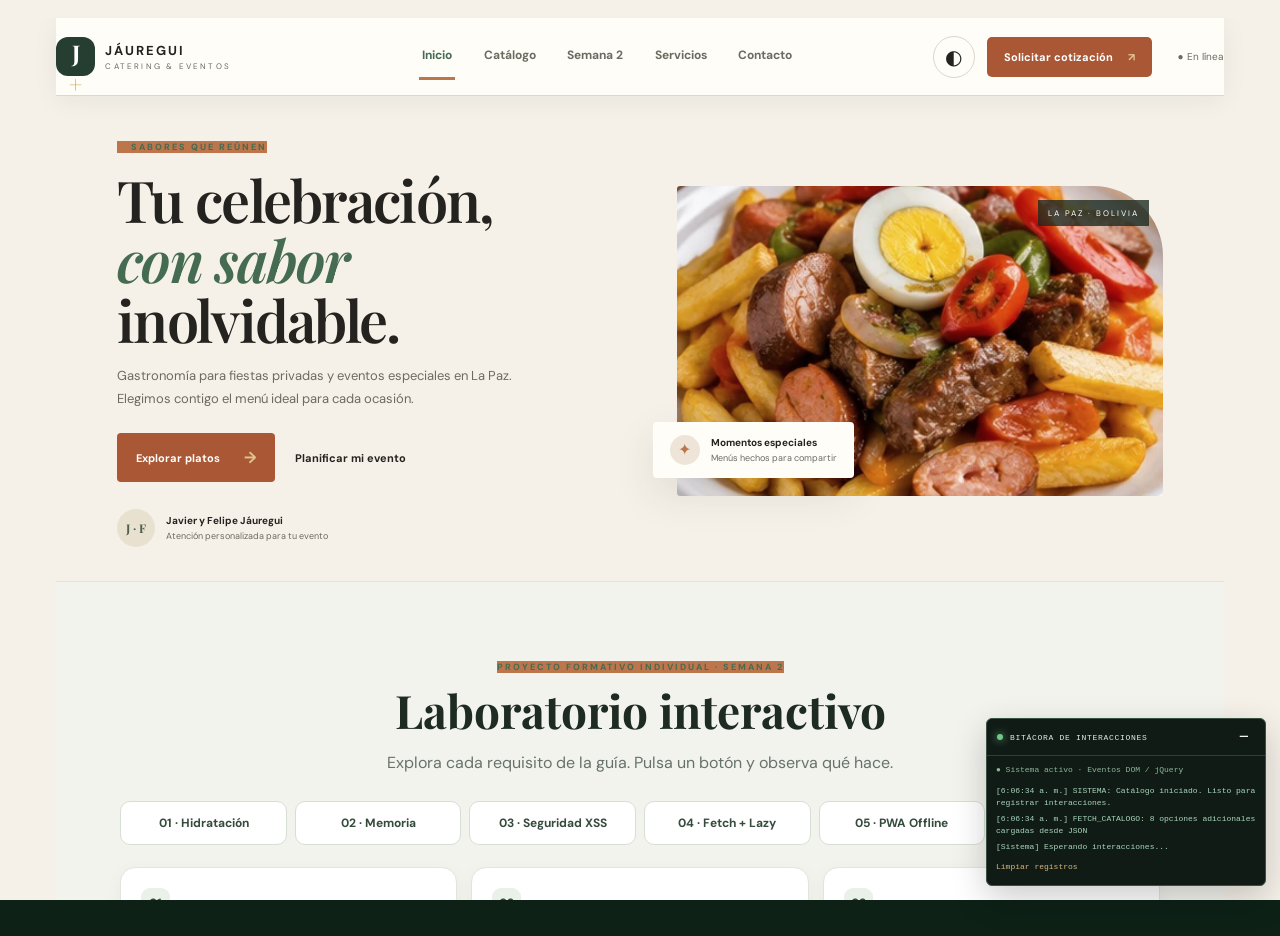
==== commit 4325de5c: "Add files via upload" ====
--- a/Proyecto_formativo_Independiente/fase-ui-pwa/mobile.html
+++ b/Proyecto_formativo_Independiente/fase-ui-pwa/mobile.html
@@ -11,17 +11,15 @@
   <script>
 (() => {
   "use strict";
-  const isMobileDevice = (() => {
-    const ua = navigator.userAgent || "";
-    const uaMobile = navigator.userAgentData && typeof navigator.userAgentData.mobile === "boolean"
-      ? navigator.userAgentData.mobile
-      : /Android|iPhone|iPod|Mobile|IEMobile|Opera Mini/i.test(ua);
-    return Boolean(uaMobile || window.matchMedia("(max-width: 767px)").matches);
-  })();
-
+  const ua = navigator.userAgent || "";
+  const isMobileDevice = Boolean(
+    (navigator.userAgentData && navigator.userAgentData.mobile) ||
+    /Android|iPhone|iPod|Mobile|IEMobile|Opera Mini/i.test(ua) ||
+    window.matchMedia("(max-width: 767px)").matches
+  );
   const currentFile = location.pathname.split("/").pop() || "index.html";
-  const targetFile = isMobileDevice ? "index-mobile.html" : "index.html";
-  const isMobilePage = currentFile === "index-mobile.html";
+  const isMobilePage = currentFile.toLowerCase() === "mobile.html";
+  const targetFile = isMobileDevice ? "mobile.html" : "index.html";
 
   if ((isMobileDevice && !isMobilePage) || (!isMobileDevice && isMobilePage)) {
     location.replace(new URL(targetFile + location.search + location.hash, location.href).href);
@@ -110,6 +108,4 @@
 <script>
 if ("serviceWorker" in navigator) addEventListener("load",()=>navigator.serviceWorker.register("./sw.js").catch(console.error));
 </script>
-<button id="backToTop" class="back-top" type="button" aria-label="Volver al principio" title="Volver al principio">↑</button>
-<script>(()=>{const b=document.getElementById("backToTop");if(!b)return;const toggle=()=>b.classList.toggle("visible",window.scrollY>260);addEventListener("scroll",toggle,{passive:true});toggle();b.addEventListener("click",()=>scrollTo({top:0,behavior:"smooth"}));})();</script>
 </body></html>
